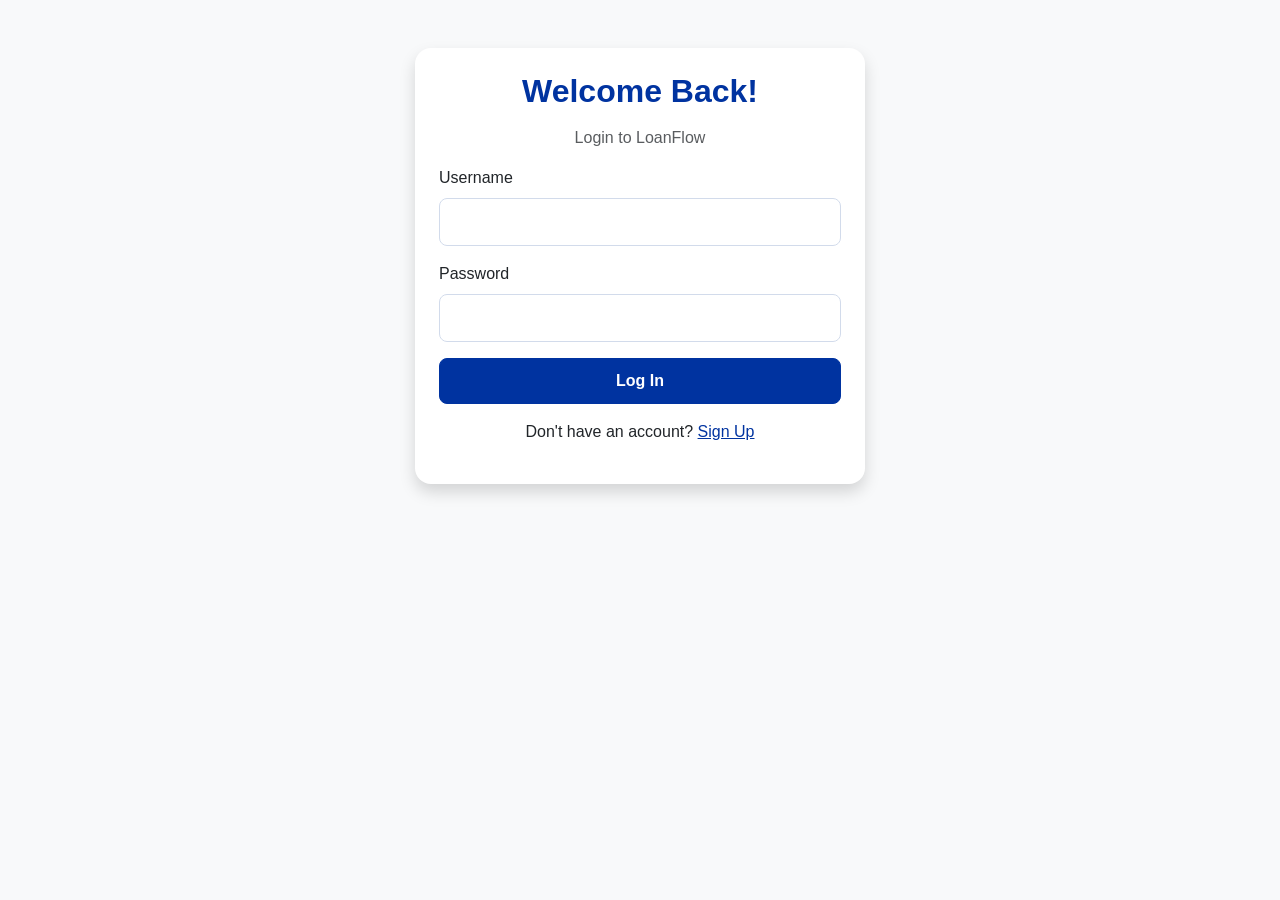
==== login.html @ c0c07dbb "Add files via upload" ====
<!DOCTYPE html>
<html lang="en">
<head>
    <meta charset="UTF-8">
    <meta name="viewport" content="width=device-width, initial-scale=1.0">
    <title>Login - LoanFlow</title>

    <link href="https://cdn.jsdelivr.net/npm/bootstrap@5.3.8/dist/css/bootstrap.min.css" rel="stylesheet">
    <link rel="stylesheet" href="style.css">
</head>

<body class="bg-light">

    <div class="container mt-5">
        <div class="card shadow mx-auto" style="max-width:450px;">
            <div class="card-body p-4">

                <h2 class="text-center mb-3">Welcome Back!</h2>

                <p class="text-center text-muted">
                    Login to LoanFlow
                </p>

                <form id="loginForm">

                    <div class="mb-3">
                        <label class="form-label">Username</label>
                        <input type="text" id="loginUsername"
                               class="form-control" required>
                    </div>

                    <div class="mb-3">
                        <label class="form-label">Password</label>
                        <input type="password" id="loginPassword"
                               class="form-control" required>
                    </div>

                    <p id="loginMessage"></p>

                    <button type="submit"
                            class="btn btn-primary w-100">
                        Log In
                    </button>

                </form>

                <p class="text-center mt-3">
                    Don't have an account?
                    <a href="signup.html">Sign Up</a>
                </p>

            </div>
        </div>
    </div>

    <script src="script.js"></script>
</body>
</html>
---- style.css ----
/* =========================================
   LOANFLOW - TEC INSPIRED DESIGN
   ========================================= */

:root {
    --tec-blue: #0033A0;
    --tec-turquoise: #58C5D0;
    --tec-yellow: #E3E829;
    --tec-orange: #F47B00;
    --light-bg: #F5F7FC;
    --dark-text: #172B4D;
}

/* GENERAL */

body {
    font-family: "Segoe UI", Arial, sans-serif;
    color: var(--dark-text);
    background-color: var(--light-bg);
}

h1, h2, h3, h4, h5 {
    font-weight: 700;
}

/* NAVIGATION */

.navbar {
    background-color: var(--tec-blue) !important;
}

.navbar-brand {
    font-size: 1.5rem;
    font-weight: 800;
    color: white !important;
}

/* LOGIN AND SIGNUP CARDS */

.card {
    border: none;
    border-radius: 16px;
    overflow: hidden;
    box-shadow: 0 6px 20px rgba(0, 51, 160, 0.08);
}

.card-body {
    padding: 2rem;
}

.card h2 {
    color: var(--tec-blue);
}

/* FORMS */

.form-control,
.form-select {
    border-radius: 8px;
    border: 1px solid #D2DBEB;
    padding: 11px;
}

.form-control:focus,
.form-select:focus {
    border-color: var(--tec-blue);
    box-shadow: 0 0 0 0.2rem rgba(0, 51, 160, 0.12);
}

/* BUTTONS */

.btn {
    border-radius: 8px;
    font-weight: 600;
    padding: 10px 18px;
}

.btn-primary {
    background-color: var(--tec-blue);
    border-color: var(--tec-blue);
}

.btn-primary:hover {
    background-color: #002477;
    border-color: #002477;
}

.btn-success {
    background-color: var(--tec-turquoise);
    border-color: var(--tec-turquoise);
    color: var(--dark-text);
}

.btn-success:hover {
    background-color: #3BAAB6;
    border-color: #3BAAB6;
    color: var(--dark-text);
}

.btn-warning {
    background-color: var(--tec-yellow);
    border-color: var(--tec-yellow);
    color: var(--tec-blue);
}

/* LINKS */

a {
    color: var(--tec-blue);
}

a:hover {
    color: #002477;
}

/* HERO SECTION */

.hero {
    background: linear-gradient(
        120deg,
        var(--tec-blue),
        #235CC6
    );
    color: white;
    padding: 90px 20px;
}

.hero h1 {
    font-size: 2.8rem;
    font-weight: 800;
}

/* HIGHLIGHT ELEMENTS */

.accent-bar {
    width: 65px;
    height: 5px;
    background: var(--tec-yellow);
    border-radius: 5px;
    margin-bottom: 20px;
}

.feature-icon {
    font-size: 2.5rem;
    color: var(--tec-blue);
}

/* FOOTER */

footer {
    background-color: var(--tec-blue);
    color: white;
    text-align: center;
    padding: 20px;
    margin-top: 50px;
}

/* RESPONSIVE */

@media (max-width: 768px) {
    .hero h1 {
        font-size: 2rem;
    }
}
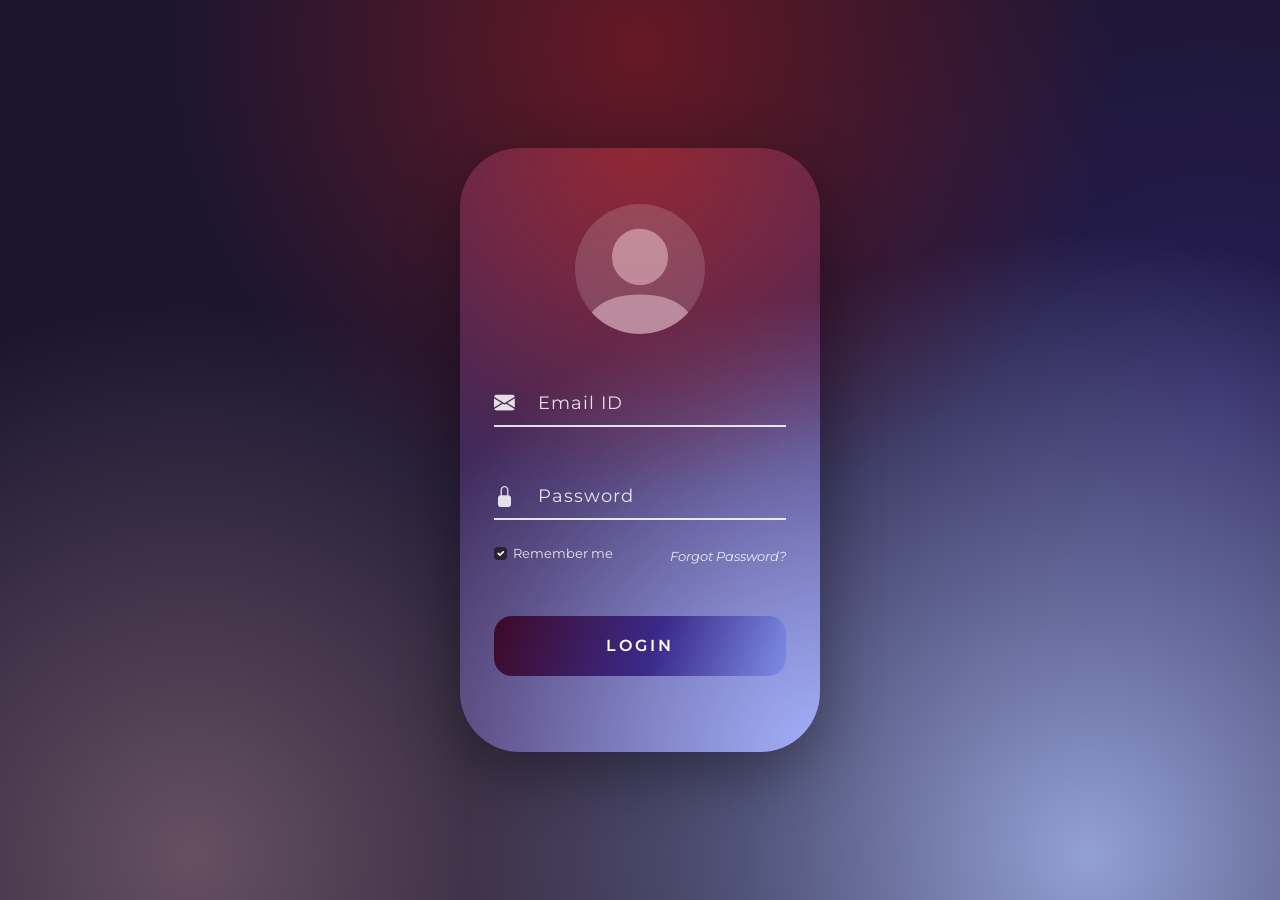
==== commit b63d77e8: "Add files via upload" ====
--- a/login.html
+++ b/login.html
@@ -1,59 +1,77 @@
-
-<!DOCTYPE html>
-<html lang="en">
-<head>
-    <meta charset="UTF-8">
-    <meta name="viewport" content="width=device-width, initial-scale=1.0">
-    <title>Login - LoanFlow</title>
-
-    <link href="https://cdn.jsdelivr.net/npm/bootstrap@5.3.8/dist/css/bootstrap.min.css" rel="stylesheet">
-    <link rel="stylesheet" href="style.css">
-</head>
-
-<body class="bg-light">
-
-    <div class="container mt-5">
-        <div class="card shadow mx-auto" style="max-width:450px;">
-            <div class="card-body p-4">
-
-                <h2 class="text-center mb-3">Welcome Back!</h2>
-
-                <p class="text-center text-muted">
-                    Login to LoanFlow
-                </p>
-
-                <form id="loginForm">
-
-                    <div class="mb-3">
-                        <label class="form-label">Username</label>
-                        <input type="text" id="loginUsername"
-                               class="form-control" required>
-                    </div>
-
-                    <div class="mb-3">
-                        <label class="form-label">Password</label>
-                        <input type="password" id="loginPassword"
-                               class="form-control" required>
-                    </div>
-
-                    <p id="loginMessage"></p>
-
-                    <button type="submit"
-                            class="btn btn-primary w-100">
-                        Log In
-                    </button>
-
-                </form>
-
-                <p class="text-center mt-3">
-                    Don't have an account?
-                    <a href="signup.html">Sign Up</a>
-                </p>
-
-            </div>
-        </div>
-    </div>
-
-    <script src="script.js"></script>
-</body>
-</html>
+<!DOCTYPE html>
+<html lang="en">
+<head>
+    <meta charset="UTF-8">
+    <meta name="viewport" content="width=device-width, initial-scale=1.0">
+    <title>Login</title>
+
+    <!-- Bootstrap -->
+    <link href="https://cdn.jsdelivr.net/npm/bootstrap@5.3.8/dist/css/bootstrap.min.css" rel="stylesheet">
+
+    <!-- Bootstrap Icons (envelope, lock, person) -->
+    <link href="https://cdn.jsdelivr.net/npm/bootstrap-icons@1.11.3/font/bootstrap-icons.min.css" rel="stylesheet">
+
+    <!-- Font -->
+    <link href="https://fonts.googleapis.com/css2?family=Montserrat:ital,wght@0,400;0,600;1,400&display=swap" rel="stylesheet">
+
+    <!-- Our custom styles (glass effect) -->
+    <link rel="stylesheet" href="login.css">
+</head>
+
+<!-- d-flex + vh-100 + align/justify = center the card on the screen -->
+<body class="d-flex align-items-center justify-content-center min-vh-100">
+
+    <!-- Bootstrap card + our "glass-card" class -->
+    <div class="card glass-card border-0">
+        <div class="card-body text-center">
+
+            <!-- Avatar: Bootstrap icon inside a circle -->
+            <div class="avatar rounded-circle mx-auto mb-5">
+                <i class="bi bi-person-fill"></i>
+            </div>
+
+            <form id="loginForm" class="text-start">
+
+                <!-- Email: Bootstrap input-group (icon + input) -->
+                <div class="input-group line-input mb-5">
+                    <span class="input-group-text">
+                        <i class="bi bi-envelope-fill"></i>
+                    </span>
+                    <input type="email" id="email" class="form-control"
+                           placeholder="Email ID" required>
+                </div>
+
+                <!-- Password -->
+                <div class="input-group line-input mb-4">
+                    <span class="input-group-text">
+                        <i class="bi bi-lock-fill"></i>
+                    </span>
+                    <input type="password" id="password" class="form-control"
+                           placeholder="Password" required>
+                </div>
+
+                <!-- Remember me (Bootstrap form-check) + forgot password -->
+                <div class="d-flex justify-content-between align-items-center options mb-5">
+                    <div class="form-check mb-0">
+                        <input class="form-check-input" type="checkbox" id="remember" checked>
+                        <label class="form-check-label" for="remember">
+                            Remember me
+                        </label>
+                    </div>
+                    <a href="#" class="fst-italic text-decoration-none">
+                        Forgot Password?
+                    </a>
+                </div>
+
+                <!-- Bootstrap button + our gradient -->
+                <button type="submit" class="btn btn-login w-100">
+                    LOGIN
+                </button>
+
+            </form>
+
+        </div>
+    </div>
+
+</body>
+</html>
--- a/login.css
+++ b/login.css
@@ -0,0 +1,134 @@
+/* =========================================
+   GLASS LOGIN - custom styles on top of Bootstrap
+   Bootstrap gives the structure; this file gives the look.
+   ========================================= */
+
+/* Colors in one place, easy to change */
+:root {
+    --bg-dark: #1b1530;
+    --red: rgba(150, 40, 50, 0.9);
+    --lavender: rgba(165, 180, 255, 0.95);
+    --text: rgba(255, 255, 255, 0.85);
+}
+
+/* BACKGROUND: stacked radial gradients = blurry colored lights */
+body {
+    font-family: "Montserrat", Arial, sans-serif;
+    color: var(--text);
+    background:
+        radial-gradient(circle at 50% 5%, rgba(110, 25, 35, 0.9), transparent 45%),
+        radial-gradient(circle at 85% 95%, rgba(160, 175, 230, 0.9), transparent 45%),
+        radial-gradient(circle at 15% 95%, rgba(120, 95, 110, 0.8), transparent 40%),
+        radial-gradient(circle at 95% 45%, rgba(40, 30, 90, 0.9), transparent 40%),
+        var(--bg-dark);
+    background-attachment: fixed;   /* background stays still, never repeats */
+}
+
+/* CARD: replaces Bootstrap's white card with frosted glass */
+.glass-card {
+    width: 360px;
+    max-width: 90%;
+    border-radius: 60px;
+    padding: 40px 18px 60px;
+    color: var(--text);
+    background:
+        radial-gradient(circle at 50% 0%, var(--red), transparent 55%),
+        radial-gradient(circle at 100% 100%, var(--lavender), transparent 65%),
+        rgba(95, 60, 140, 0.45);
+    backdrop-filter: blur(20px);
+    box-shadow: 0 20px 60px rgba(0, 0, 0, 0.35);
+}
+
+/* AVATAR */
+.avatar {
+    width: 130px;
+    height: 130px;
+    overflow: hidden;
+    background: rgba(255, 255, 255, 0.15);
+    display: flex;
+    justify-content: center;
+}
+
+.avatar i {
+    font-size: 150px;
+    line-height: 1;
+    margin-top: 6px;
+    color: rgba(255, 220, 230, 0.45);
+}
+
+/* INPUTS: remove Bootstrap's box, keep only a bottom line */
+.line-input {
+    border-bottom: 2px solid var(--text);
+}
+
+.line-input .input-group-text,
+.line-input .form-control {
+    background: transparent;
+    border: none;
+    border-radius: 0;
+    color: white;
+}
+
+.line-input .input-group-text {
+    font-size: 1.3rem;
+    color: var(--text);
+    padding-left: 0;
+}
+
+.line-input .form-control {
+    font-size: 1.1rem;
+    letter-spacing: 1px;
+}
+
+.line-input .form-control::placeholder {
+    color: var(--text);
+}
+
+/* Bootstrap adds a blue glow on focus; we remove it */
+.line-input .form-control:focus {
+    background: transparent;
+    box-shadow: none;
+    color: white;
+}
+
+/* REMEMBER ME + FORGOT PASSWORD */
+.options {
+    font-size: 0.8rem;
+}
+
+.options a {
+    color: var(--text);
+}
+
+.options a:hover {
+    text-decoration: underline !important;
+}
+
+/* Dark checkbox instead of Bootstrap's blue */
+.form-check-input:checked {
+    background-color: #2a2330;
+    border-color: #2a2330;
+}
+
+.form-check-input:focus {
+    box-shadow: none;
+}
+
+/* LOGIN BUTTON: gradient over Bootstrap's .btn */
+.btn-login {
+    padding: 18px;
+    border: none;
+    border-radius: 18px;
+    background: linear-gradient(110deg, #3d0a26, #3b2a8a 55%, #7d8de6);
+    color: white;
+    font-weight: 600;
+    letter-spacing: 3px;
+    transition: transform 0.2s, filter 0.2s;
+}
+
+.btn-login:hover,
+.btn-login:focus {
+    color: white;
+    filter: brightness(1.15);
+    transform: translateY(-2px);
+}
